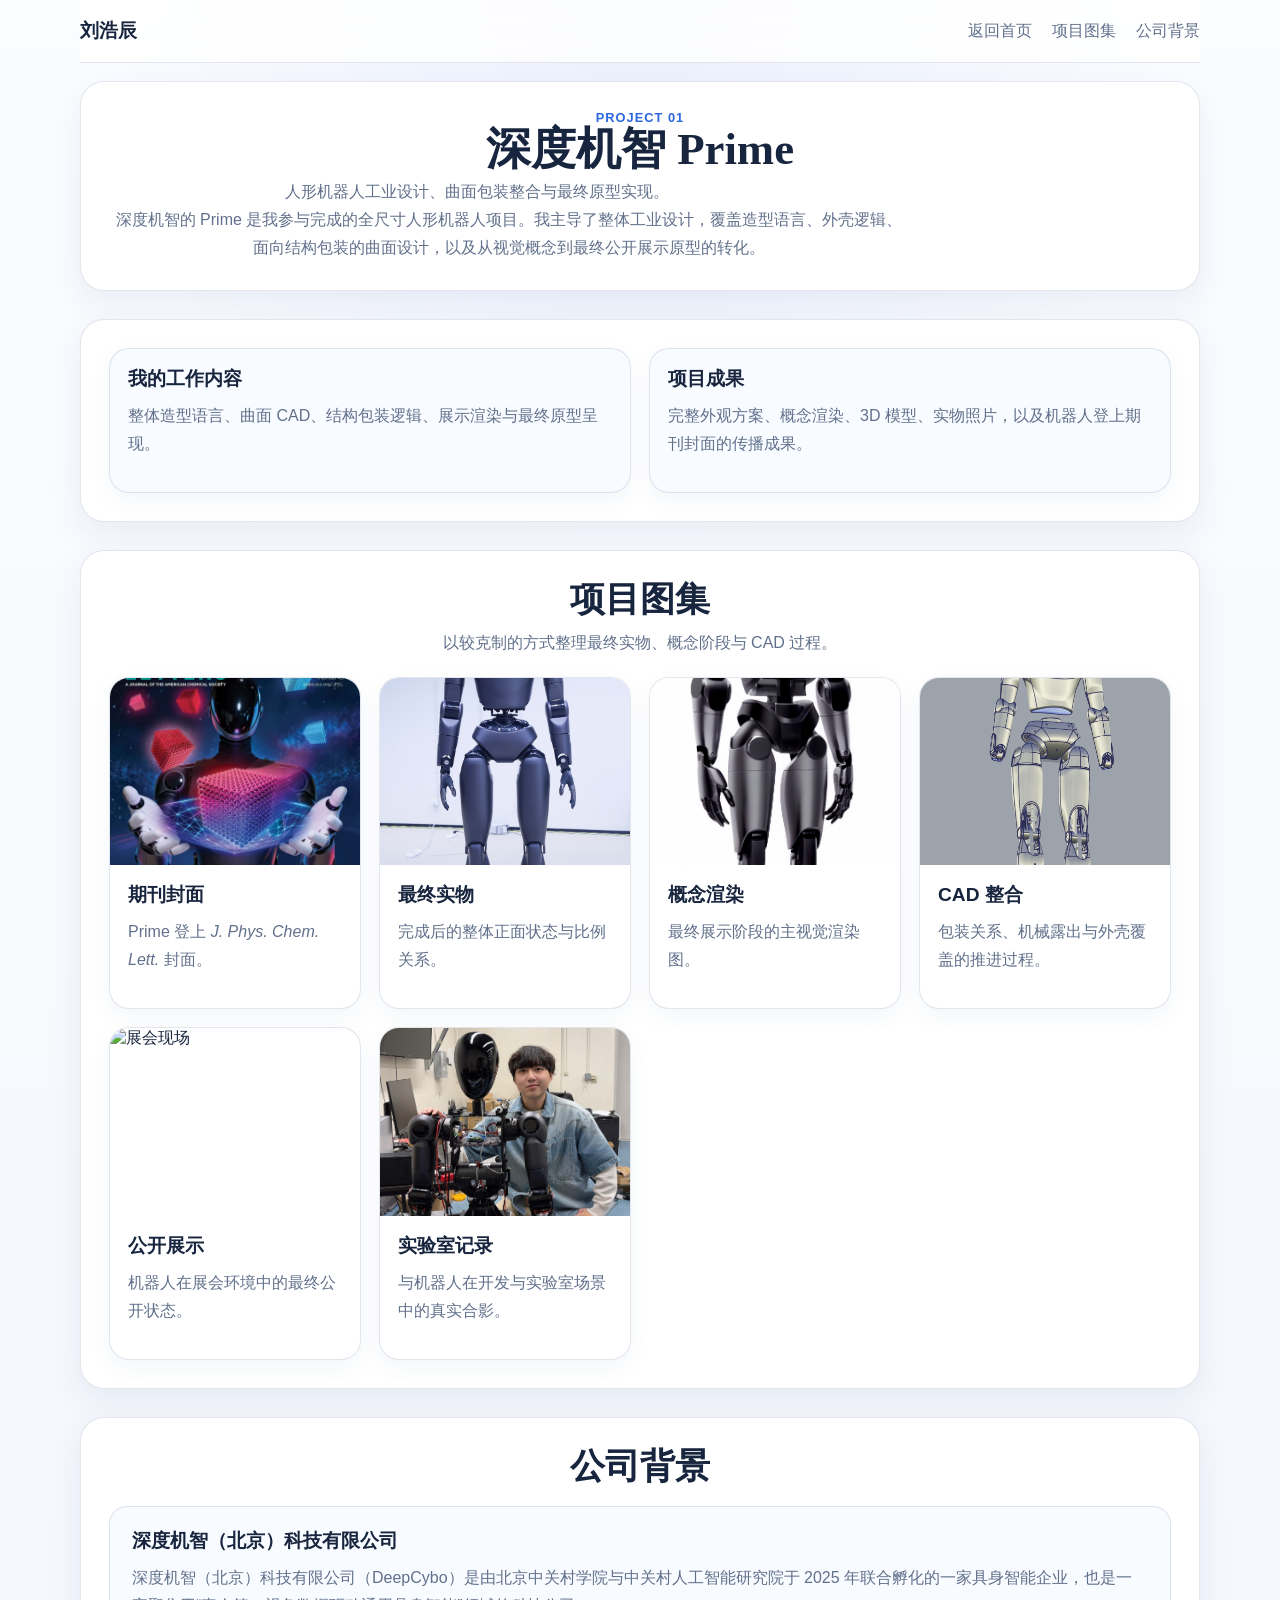
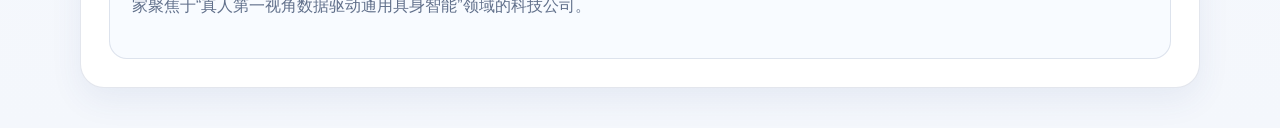
==== deepcybo.html @ 2fb6ab5e "Rebuild site as academic homepage" ====
<!doctype html>
<html lang="zh-CN">
  <head>
    <meta charset="UTF-8" />
    <meta name="viewport" content="width=device-width, initial-scale=1.0" />
    <title>深度机智 Prime | 刘浩辰</title>
    <link rel="stylesheet" href="./styles.css" />
  </head>
  <body>
    <header class="site-shell topbar">
      <a class="brand" href="./index.html">刘浩辰</a>
      <nav class="nav-links">
        <a href="./index.html#projects">返回首页</a>
        <a href="#gallery">项目图集</a>
        <a href="#company">公司背景</a>
      </nav>
    </header>

    <main class="site-shell page-stack detail-page">
      <section class="detail-hero">
        <p class="eyebrow">Project 01</p>
        <h1>深度机智 Prime</h1>
        <p class="hero-subtitle">人形机器人工业设计、曲面包装整合与最终原型实现。</p>
        <p class="hero-lede">
          深度机智的 Prime 是我参与完成的全尺寸人形机器人项目。我主导了整体工业设计，覆盖造型语言、外壳逻辑、面向结构包装的曲面设计，以及从视觉概念到最终公开展示原型的转化。
        </p>
      </section>

      <section class="content-section">
        <div class="project-card-grid compact-grid">
          <article class="project-card text-card">
            <div class="project-card-body">
              <h3>我的工作内容</h3>
              <p>整体造型语言、曲面 CAD、结构包装逻辑、展示渲染与最终原型呈现。</p>
            </div>
          </article>
          <article class="project-card text-card">
            <div class="project-card-body">
              <h3>项目成果</h3>
              <p>完整外观方案、概念渲染、3D 模型、实物照片，以及机器人登上期刊封面的传播成果。</p>
            </div>
          </article>
        </div>
      </section>

      <section id="gallery" class="content-section">
        <div class="section-header">
          <h2>项目图集</h2>
          <p>以较克制的方式整理最终实物、概念阶段与 CAD 过程。</p>
        </div>
        <div class="project-card-grid">
          <article class="project-card">
            <img src="./assets/deepcybo-live/JPCL.jpg" alt="期刊封面" />
            <div class="project-card-body">
              <h3>期刊封面</h3>
              <p>Prime 登上 <em>J. Phys. Chem. Lett.</em> 封面。</p>
            </div>
          </article>
          <article class="project-card">
            <img src="./assets/deepcybo/实物直拍/04557e9aecb5c64b1126d219582dd410.JPG" alt="实物正面" />
            <div class="project-card-body">
              <h3>最终实物</h3>
              <p>完成后的整体正面状态与比例关系。</p>
            </div>
          </article>
          <article class="project-card">
            <img src="./assets/deepcybo/初期概念设计/IMG_1634.PNG" alt="概念渲染" />
            <div class="project-card-body">
              <h3>概念渲染</h3>
              <p>最终展示阶段的主视觉渲染图。</p>
            </div>
          </article>
          <article class="project-card">
            <img src="./assets/deepcybo/3D-Model/0567e31fda8a24a75320cb814d4c3ff5.PNG" alt="CAD 过程" />
            <div class="project-card-body">
              <h3>CAD 整合</h3>
              <p>包装关系、机械露出与外壳覆盖的推进过程。</p>
            </div>
          </article>
          <article class="project-card">
            <img src="./assets/deepcybo/与人合影/21f5f415ac7cda9c53f394b8d2d33e91.JPG" alt="展会现场" />
            <div class="project-card-body">
              <h3>公开展示</h3>
              <p>机器人在展会环境中的最终公开状态。</p>
            </div>
          </article>
          <article class="project-card">
            <img src="./assets/deepcybo/与人合影/和自己的合影.jpg" alt="实验室合影" />
            <div class="project-card-body">
              <h3>实验室记录</h3>
              <p>与机器人在开发与实验室场景中的真实合影。</p>
            </div>
          </article>
        </div>
      </section>

      <section id="company" class="content-section">
        <div class="section-header">
          <h2>公司背景</h2>
        </div>
        <article class="company-card">
          <h3>深度机智（北京）科技有限公司</h3>
          <p>
            深度机智（北京）科技有限公司（DeepCybo）是由北京中关村学院与中关村人工智能研究院于 2025 年联合孵化的一家具身智能企业，也是一家聚焦于“真人第一视角数据驱动通用具身智能”领域的科技公司。
          </p>
        </article>
      </section>
    </main>
  </body>
</html>
---- styles.css ----
:root {
  --bg: #f7f9fd;
  --panel: #ffffff;
  --panel-soft: #f8fbff;
  --line: rgba(31, 55, 110, 0.12);
  --line-strong: rgba(31, 55, 110, 0.2);
  --text: #18253f;
  --muted: #61708b;
  --accent: #2b66e3;
  --shadow: 0 12px 32px rgba(46, 78, 140, 0.08);
}

* {
  box-sizing: border-box;
}

html {
  scroll-behavior: smooth;
}

body {
  margin: 0;
  color: var(--text);
  font-family: "Segoe UI", "Helvetica Neue", Arial, sans-serif;
  background:
    radial-gradient(circle at top, rgba(43, 102, 227, 0.08), transparent 30%),
    linear-gradient(180deg, #fbfcff 0%, #f4f7fc 100%);
}

a {
  color: inherit;
}

img,
video {
  width: 100%;
  display: block;
}

.site-shell {
  width: min(1120px, calc(100% - 40px));
  margin: 0 auto;
}

.page-stack {
  display: grid;
  gap: 28px;
  padding-bottom: 40px;
}

.topbar {
  display: flex;
  justify-content: space-between;
  align-items: center;
  gap: 20px;
  padding: 18px 0;
  border-bottom: 1px solid var(--line);
  background: rgba(255, 255, 255, 0.84);
  backdrop-filter: blur(12px);
}

.brand {
  text-decoration: none;
  font-size: 1.2rem;
  font-weight: 700;
  color: var(--text);
}

.nav-links {
  display: flex;
  flex-wrap: wrap;
  gap: 20px;
  align-items: center;
}

.nav-links a,
.footer-links a,
.card-link {
  text-decoration: none;
  color: var(--muted);
}

.nav-links a:hover,
.footer-links a:hover,
.card-link:hover {
  color: var(--accent);
}

.lang-toggle {
  min-height: 38px;
  padding: 0 16px;
  border: 1px solid var(--line);
  border-radius: 999px;
  background: #fff;
  color: var(--text);
  cursor: pointer;
}

.hero-panel,
.content-section,
.detail-hero {
  background: var(--panel);
  border: 1px solid var(--line);
  border-radius: 24px;
  box-shadow: var(--shadow);
}

.hero-panel {
  display: grid;
  justify-items: center;
  text-align: center;
  gap: 14px;
  padding: 54px 24px 42px;
}

.hero-avatar {
  width: 108px;
  margin: 0 0 6px;
  border-radius: 50%;
  overflow: hidden;
  border: 4px solid #fff;
  box-shadow: 0 10px 26px rgba(43, 102, 227, 0.16);
}

.hero-avatar img {
  aspect-ratio: 1 / 1;
  object-fit: cover;
  object-position: center 18%;
}

.eyebrow {
  margin: 0;
  color: var(--accent);
  font-size: 0.8rem;
  font-weight: 700;
  letter-spacing: 0.08em;
  text-transform: uppercase;
}

h1,
h2,
h3,
p,
figure {
  margin-top: 0;
}

h1 {
  margin-bottom: 4px;
  font-family: "Georgia", "Times New Roman", serif;
  font-size: clamp(2rem, 4vw, 2.8rem);
  line-height: 1.08;
  font-weight: 700;
}

h2 {
  margin-bottom: 10px;
  font-size: clamp(1.8rem, 2.7vw, 2.4rem);
  line-height: 1.16;
  font-family: "Georgia", "Times New Roman", serif;
}

h3 {
  margin-bottom: 10px;
  font-size: 1.2rem;
  line-height: 1.3;
}

.hero-subtitle,
.hero-lede,
.section-header p,
.project-card p,
.timeline-content p,
.footer p,
.company-card p {
  color: var(--muted);
  line-height: 1.75;
}

.hero-subtitle {
  margin: 0;
  max-width: 46rem;
  font-size: 1.02rem;
}

.hero-lede {
  margin: 0;
  max-width: 50rem;
  font-size: 1rem;
}

.content-section,
.detail-hero {
  padding: 28px;
}

.section-header {
  text-align: center;
  margin-bottom: 20px;
}

.project-card-grid {
  display: grid;
  grid-template-columns: repeat(4, minmax(0, 1fr));
  gap: 18px;
}

.compact-grid {
  grid-template-columns: repeat(2, minmax(0, 1fr));
}

.project-card {
  border: 1px solid var(--line);
  border-radius: 20px;
  overflow: hidden;
  background: #fff;
  box-shadow: 0 8px 22px rgba(46, 78, 140, 0.05);
}

.project-card img {
  aspect-ratio: 4 / 3;
  object-fit: cover;
}

.project-card-body {
  padding: 18px;
}

.text-card {
  background: var(--panel-soft);
}

.text-card .project-card-body {
  min-height: 100%;
}

.card-link {
  display: inline-flex;
  margin-top: 10px;
  font-weight: 600;
}

.timeline-list {
  display: grid;
  gap: 22px;
  max-width: 860px;
  margin: 0 auto;
}

.timeline-item {
  display: grid;
  grid-template-columns: 140px 1fr;
  gap: 18px;
  align-items: start;
}

.timeline-date {
  color: var(--accent);
  font-weight: 700;
}

.timeline-content {
  padding-left: 18px;
  border-left: 2px solid rgba(43, 102, 227, 0.18);
}

.detail-page {
  padding-top: 18px;
}

.detail-hero {
  text-align: center;
}

.company-card {
  border: 1px solid var(--line);
  border-radius: 18px;
  background: var(--panel-soft);
  padding: 22px;
}

.footer {
  display: flex;
  justify-content: space-between;
  gap: 24px;
  padding: 20px 0 36px;
}

.footer-title {
  margin-bottom: 8px;
  font-weight: 700;
}

.footer-links {
  display: flex;
  flex-direction: column;
  gap: 8px;
  align-items: flex-end;
}

@media (max-width: 980px) {
  .project-card-grid {
    grid-template-columns: repeat(2, minmax(0, 1fr));
  }
}

@media (max-width: 720px) {
  .site-shell {
    width: min(100% - 20px, 1120px);
  }

  .topbar,
  .footer {
    flex-direction: column;
    align-items: flex-start;
  }

  .footer-links {
    align-items: flex-start;
  }

  .project-card-grid,
  .compact-grid,
  .timeline-item {
    grid-template-columns: 1fr;
  }

  .timeline-content {
    padding-left: 0;
    border-left: 0;
  }
}
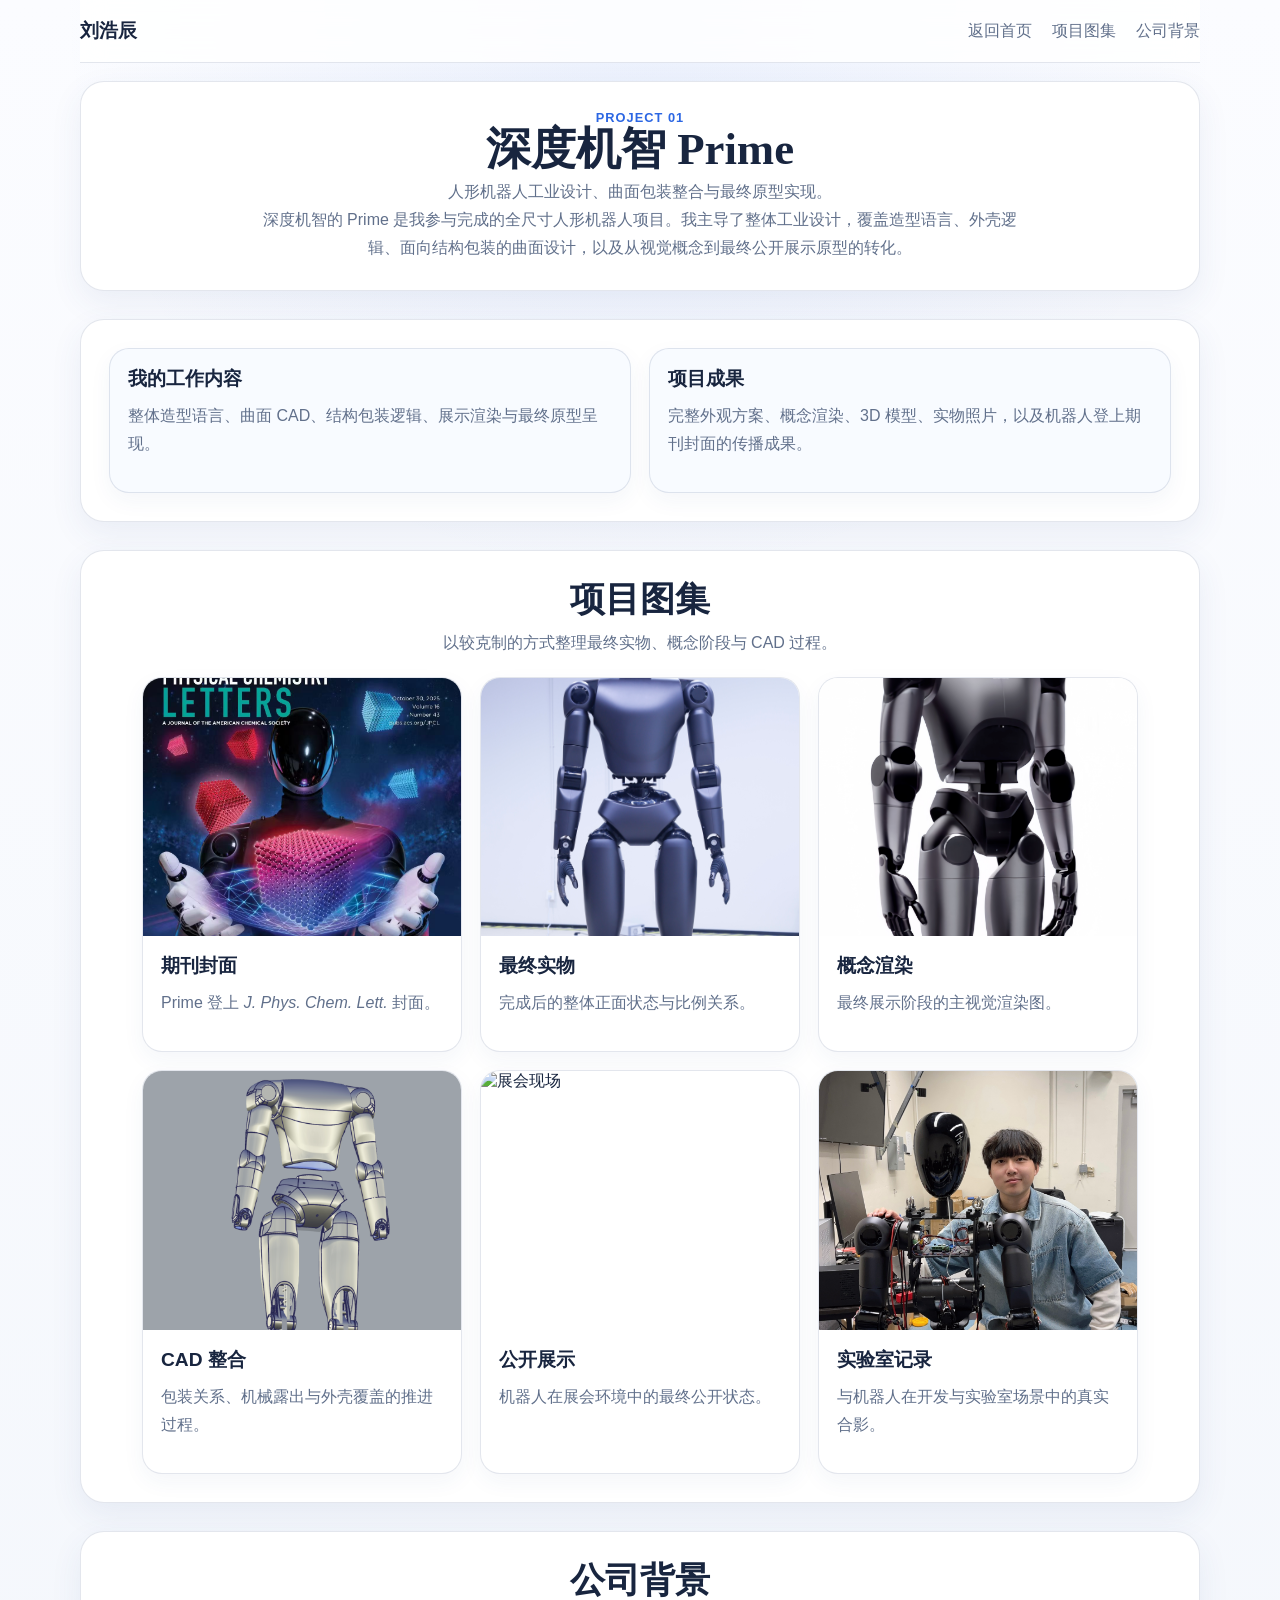
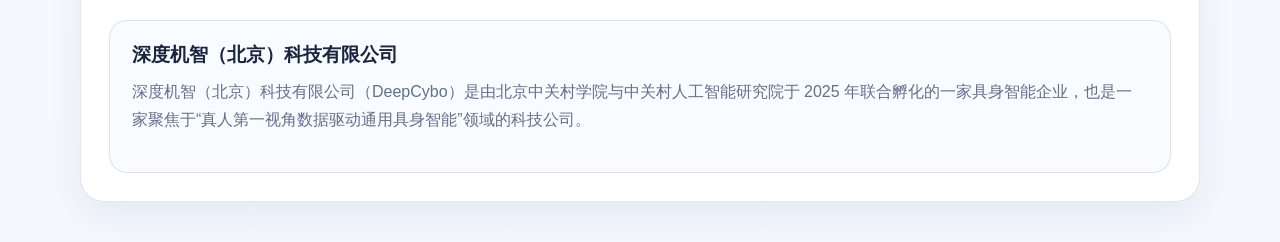
==== commit 688a6816: "Fix project links and timeline" ====
--- a/deepcybo.html
+++ b/deepcybo.html
@@ -49,48 +49,48 @@
           <p>以较克制的方式整理最终实物、概念阶段与 CAD 过程。</p>
         </div>
         <div class="project-card-grid">
-          <article class="project-card">
+          <a class="project-card" href="./assets/deepcybo-live/JPCL.jpg" target="_blank" rel="noopener">
             <img src="./assets/deepcybo-live/JPCL.jpg" alt="期刊封面" />
             <div class="project-card-body">
               <h3>期刊封面</h3>
               <p>Prime 登上 <em>J. Phys. Chem. Lett.</em> 封面。</p>
             </div>
-          </article>
-          <article class="project-card">
+          </a>
+          <a class="project-card" href="./assets/deepcybo/实物直拍/04557e9aecb5c64b1126d219582dd410.JPG" target="_blank" rel="noopener">
             <img src="./assets/deepcybo/实物直拍/04557e9aecb5c64b1126d219582dd410.JPG" alt="实物正面" />
             <div class="project-card-body">
               <h3>最终实物</h3>
               <p>完成后的整体正面状态与比例关系。</p>
             </div>
-          </article>
-          <article class="project-card">
+          </a>
+          <a class="project-card" href="./assets/deepcybo/初期概念设计/IMG_1634.PNG" target="_blank" rel="noopener">
             <img src="./assets/deepcybo/初期概念设计/IMG_1634.PNG" alt="概念渲染" />
             <div class="project-card-body">
               <h3>概念渲染</h3>
               <p>最终展示阶段的主视觉渲染图。</p>
             </div>
-          </article>
-          <article class="project-card">
+          </a>
+          <a class="project-card" href="./assets/deepcybo/3D-Model/0567e31fda8a24a75320cb814d4c3ff5.PNG" target="_blank" rel="noopener">
             <img src="./assets/deepcybo/3D-Model/0567e31fda8a24a75320cb814d4c3ff5.PNG" alt="CAD 过程" />
             <div class="project-card-body">
               <h3>CAD 整合</h3>
               <p>包装关系、机械露出与外壳覆盖的推进过程。</p>
             </div>
-          </article>
-          <article class="project-card">
+          </a>
+          <a class="project-card" href="./assets/deepcybo/与人合影/21f5f415ac7cda9c53f394b8d2d33e91.JPG" target="_blank" rel="noopener">
             <img src="./assets/deepcybo/与人合影/21f5f415ac7cda9c53f394b8d2d33e91.JPG" alt="展会现场" />
             <div class="project-card-body">
               <h3>公开展示</h3>
               <p>机器人在展会环境中的最终公开状态。</p>
             </div>
-          </article>
-          <article class="project-card">
+          </a>
+          <a class="project-card" href="./assets/deepcybo/与人合影/和自己的合影.jpg" target="_blank" rel="noopener">
             <img src="./assets/deepcybo/与人合影/和自己的合影.jpg" alt="实验室合影" />
             <div class="project-card-body">
               <h3>实验室记录</h3>
               <p>与机器人在开发与实验室场景中的真实合影。</p>
             </div>
-          </article>
+          </a>
         </div>
       </section>
 
--- a/styles.css
+++ b/styles.css
@@ -189,6 +189,38 @@
   font-size: 1rem;
 }
 
+.hero-links {
+  display: flex;
+  flex-wrap: wrap;
+  justify-content: center;
+  gap: 10px;
+  margin-top: 4px;
+  font-size: 0.95rem;
+  color: var(--muted);
+}
+
+.hero-links a {
+  display: inline-flex;
+  align-items: center;
+  min-height: 38px;
+  padding: 0 14px;
+  border: 1px solid var(--line);
+  border-radius: 999px;
+  background: var(--panel-soft);
+  box-shadow: 0 6px 16px rgba(46, 78, 140, 0.05);
+  text-decoration: none;
+  transition:
+    border-color 0.16s ease,
+    color 0.16s ease,
+    transform 0.16s ease;
+}
+
+.hero-links a:hover {
+  border-color: var(--line-strong);
+  color: var(--accent);
+  transform: translateY(-1px);
+}
+
 .content-section,
 .detail-hero {
   padding: 28px;
@@ -201,8 +233,15 @@
 
 .project-card-grid {
   display: grid;
-  grid-template-columns: repeat(4, minmax(0, 1fr));
+  grid-template-columns: repeat(3, minmax(280px, 320px));
   gap: 18px;
+  justify-content: center;
+}
+
+.two-card-grid {
+  grid-template-columns: repeat(2, minmax(300px, 400px));
+  max-width: 840px;
+  margin: 0 auto;
 }
 
 .compact-grid {
@@ -215,11 +254,24 @@
   overflow: hidden;
   background: #fff;
   box-shadow: 0 8px 22px rgba(46, 78, 140, 0.05);
+  color: inherit;
+  text-decoration: none;
+  transition:
+    border-color 0.16s ease,
+    box-shadow 0.16s ease,
+    transform 0.16s ease;
+}
+
+.project-card:hover {
+  border-color: var(--line-strong);
+  box-shadow: 0 14px 30px rgba(46, 78, 140, 0.1);
+  transform: translateY(-2px);
 }
 
 .project-card img {
-  aspect-ratio: 4 / 3;
+  aspect-ratio: 4 / 3.25;
   object-fit: cover;
+  object-position: center 34%;
 }
 
 .project-card-body {
@@ -270,6 +322,12 @@
 
 .detail-hero {
   text-align: center;
+  display: grid;
+  justify-items: center;
+}
+
+.detail-hero p {
+  max-width: 780px;
 }
 
 .company-card {
@@ -300,7 +358,13 @@
 
 @media (max-width: 980px) {
   .project-card-grid {
-    grid-template-columns: repeat(2, minmax(0, 1fr));
+    grid-template-columns: repeat(2, minmax(260px, 320px));
+    justify-content: center;
+  }
+
+  .two-card-grid {
+    grid-template-columns: repeat(2, minmax(260px, 340px));
+    max-width: 720px;
   }
 }
 
@@ -315,6 +379,10 @@
     align-items: flex-start;
   }
 
+  .hero-links {
+    justify-content: flex-start;
+  }
+
   .footer-links {
     align-items: flex-start;
   }
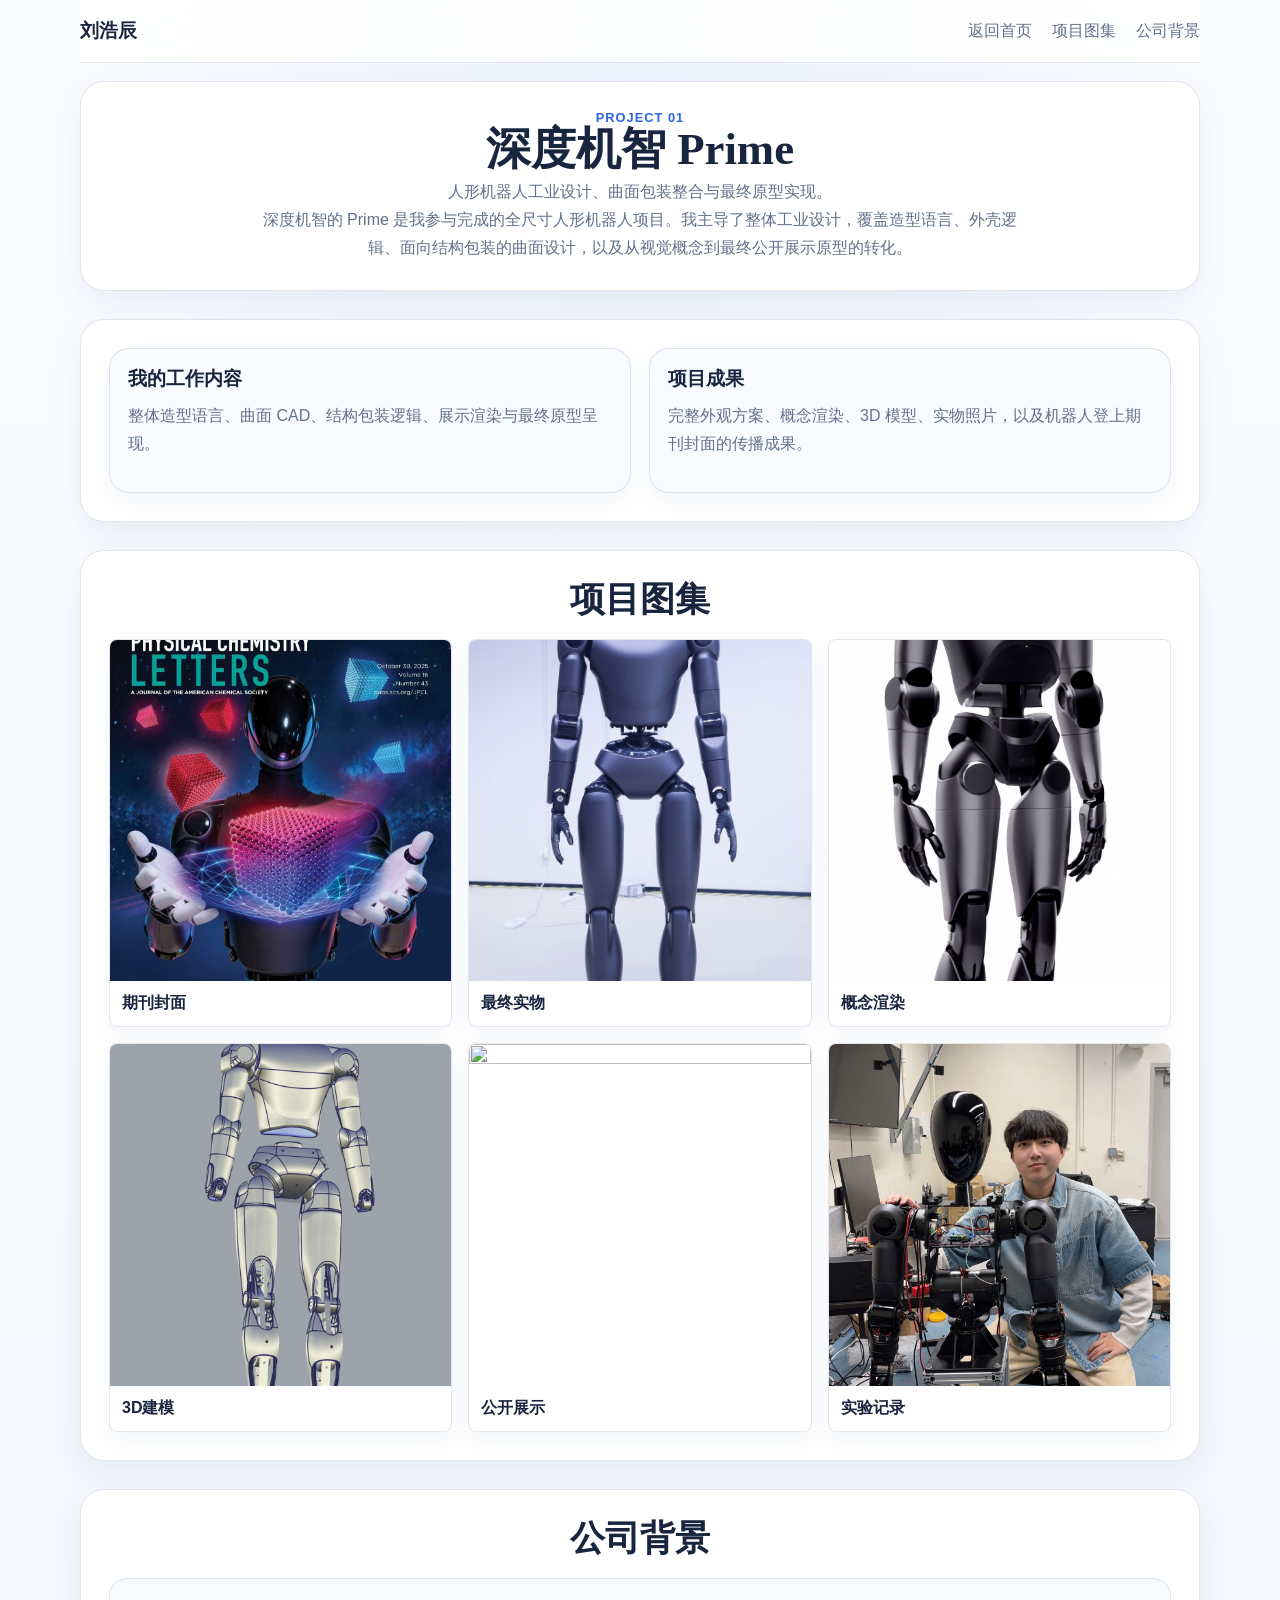
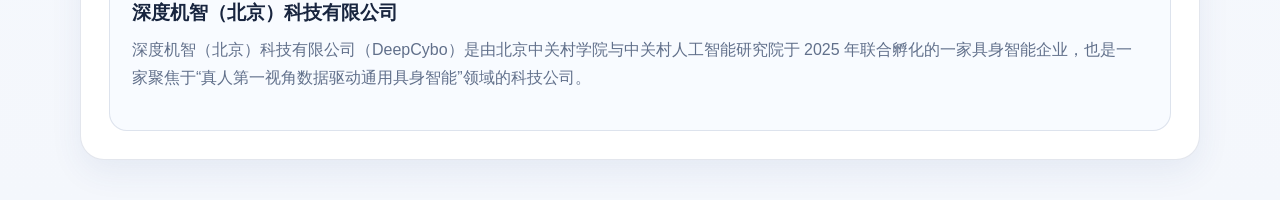
==== commit d9824881: "Add categorized media galleries" ====
--- a/deepcybo.html
+++ b/deepcybo.html
@@ -46,52 +46,8 @@
       <section id="gallery" class="content-section">
         <div class="section-header">
           <h2>项目图集</h2>
-          <p>以较克制的方式整理最终实物、概念阶段与 CAD 过程。</p>
         </div>
-        <div class="project-card-grid">
-          <a class="project-card" href="./assets/deepcybo-live/JPCL.jpg" target="_blank" rel="noopener">
-            <img src="./assets/deepcybo-live/JPCL.jpg" alt="期刊封面" />
-            <div class="project-card-body">
-              <h3>期刊封面</h3>
-              <p>Prime 登上 <em>J. Phys. Chem. Lett.</em> 封面。</p>
-            </div>
-          </a>
-          <a class="project-card" href="./assets/deepcybo/实物直拍/04557e9aecb5c64b1126d219582dd410.JPG" target="_blank" rel="noopener">
-            <img src="./assets/deepcybo/实物直拍/04557e9aecb5c64b1126d219582dd410.JPG" alt="实物正面" />
-            <div class="project-card-body">
-              <h3>最终实物</h3>
-              <p>完成后的整体正面状态与比例关系。</p>
-            </div>
-          </a>
-          <a class="project-card" href="./assets/deepcybo/初期概念设计/IMG_1634.PNG" target="_blank" rel="noopener">
-            <img src="./assets/deepcybo/初期概念设计/IMG_1634.PNG" alt="概念渲染" />
-            <div class="project-card-body">
-              <h3>概念渲染</h3>
-              <p>最终展示阶段的主视觉渲染图。</p>
-            </div>
-          </a>
-          <a class="project-card" href="./assets/deepcybo/3D-Model/0567e31fda8a24a75320cb814d4c3ff5.PNG" target="_blank" rel="noopener">
-            <img src="./assets/deepcybo/3D-Model/0567e31fda8a24a75320cb814d4c3ff5.PNG" alt="CAD 过程" />
-            <div class="project-card-body">
-              <h3>CAD 整合</h3>
-              <p>包装关系、机械露出与外壳覆盖的推进过程。</p>
-            </div>
-          </a>
-          <a class="project-card" href="./assets/deepcybo/与人合影/21f5f415ac7cda9c53f394b8d2d33e91.JPG" target="_blank" rel="noopener">
-            <img src="./assets/deepcybo/与人合影/21f5f415ac7cda9c53f394b8d2d33e91.JPG" alt="展会现场" />
-            <div class="project-card-body">
-              <h3>公开展示</h3>
-              <p>机器人在展会环境中的最终公开状态。</p>
-            </div>
-          </a>
-          <a class="project-card" href="./assets/deepcybo/与人合影/和自己的合影.jpg" target="_blank" rel="noopener">
-            <img src="./assets/deepcybo/与人合影/和自己的合影.jpg" alt="实验室合影" />
-            <div class="project-card-body">
-              <h3>实验室记录</h3>
-              <p>与机器人在开发与实验室场景中的真实合影。</p>
-            </div>
-          </a>
-        </div>
+        <div class="gallery-categories" data-gallery-project="deepcybo"></div>
       </section>
 
       <section id="company" class="content-section">
@@ -106,5 +62,6 @@
         </article>
       </section>
     </main>
+    <script src="./gallery.js"></script>
   </body>
 </html>
--- a/styles.css
+++ b/styles.css
@@ -292,6 +292,131 @@
   font-weight: 600;
 }
 
+.gallery-categories {
+  display: grid;
+  grid-template-columns: repeat(3, minmax(220px, 1fr));
+  gap: 16px;
+}
+
+.gallery-category {
+  appearance: none;
+  display: grid;
+  gap: 0;
+  padding: 0;
+  border: 1px solid var(--line);
+  border-radius: 8px;
+  overflow: hidden;
+  background: #fff;
+  color: var(--text);
+  text-align: left;
+  cursor: pointer;
+  box-shadow: 0 8px 22px rgba(46, 78, 140, 0.05);
+}
+
+.gallery-category img {
+  aspect-ratio: 1 / 1;
+  object-fit: cover;
+}
+
+.gallery-category span {
+  padding: 12px;
+  font-size: 1rem;
+  font-weight: 700;
+}
+
+.media-dialog {
+  position: fixed;
+  inset: 0;
+  z-index: 20;
+  padding: 28px;
+  overflow: auto;
+  background: rgba(10, 15, 25, 0.72);
+}
+
+.media-dialog[hidden] {
+  display: none;
+}
+
+.dialog-open {
+  overflow: hidden;
+}
+
+.media-dialog-panel {
+  width: min(980px, 100%);
+  margin: 0 auto;
+  background: #fff;
+  border-radius: 8px;
+  overflow: hidden;
+}
+
+.media-dialog-head {
+  position: sticky;
+  top: 0;
+  z-index: 1;
+  display: flex;
+  justify-content: space-between;
+  align-items: center;
+  gap: 16px;
+  padding: 14px 16px;
+  border-bottom: 1px solid var(--line);
+  background: rgba(255, 255, 255, 0.94);
+  backdrop-filter: blur(10px);
+}
+
+.media-dialog-head h2 {
+  margin: 0;
+  font-size: 1.25rem;
+  font-family: inherit;
+}
+
+.media-dialog-head button {
+  width: 34px;
+  height: 34px;
+  border: 1px solid var(--line);
+  border-radius: 50%;
+  background: #fff;
+  color: var(--text);
+  font-size: 1.5rem;
+  line-height: 1;
+  cursor: pointer;
+}
+
+.media-grid {
+  display: grid;
+  grid-template-columns: repeat(3, 1fr);
+  gap: 2px;
+  padding: 2px;
+}
+
+.media-tile {
+  position: relative;
+  display: block;
+  aspect-ratio: 1 / 1;
+  overflow: hidden;
+  background: #eef2f8;
+}
+
+.media-tile img,
+.media-tile video {
+  width: 100%;
+  height: 100%;
+  object-fit: cover;
+}
+
+.media-badge {
+  position: absolute;
+  top: 8px;
+  right: 8px;
+  display: grid;
+  place-items: center;
+  width: 28px;
+  height: 28px;
+  border-radius: 50%;
+  background: rgba(0, 0, 0, 0.62);
+  color: #fff;
+  font-size: 0.82rem;
+}
+
 .timeline-list {
   display: grid;
   gap: 22px;
@@ -362,6 +487,10 @@
     justify-content: center;
   }
 
+  .gallery-categories {
+    grid-template-columns: repeat(2, minmax(220px, 1fr));
+  }
+
   .two-card-grid {
     grid-template-columns: repeat(2, minmax(260px, 340px));
     max-width: 720px;
@@ -388,11 +517,25 @@
   }
 
   .project-card-grid,
+  .gallery-categories,
   .compact-grid,
   .timeline-item {
     grid-template-columns: 1fr;
   }
 
+  .media-dialog {
+    padding: 0;
+  }
+
+  .media-dialog-panel {
+    min-height: 100vh;
+    border-radius: 0;
+  }
+
+  .media-grid {
+    grid-template-columns: repeat(2, 1fr);
+  }
+
   .timeline-content {
     padding-left: 0;
     border-left: 0;
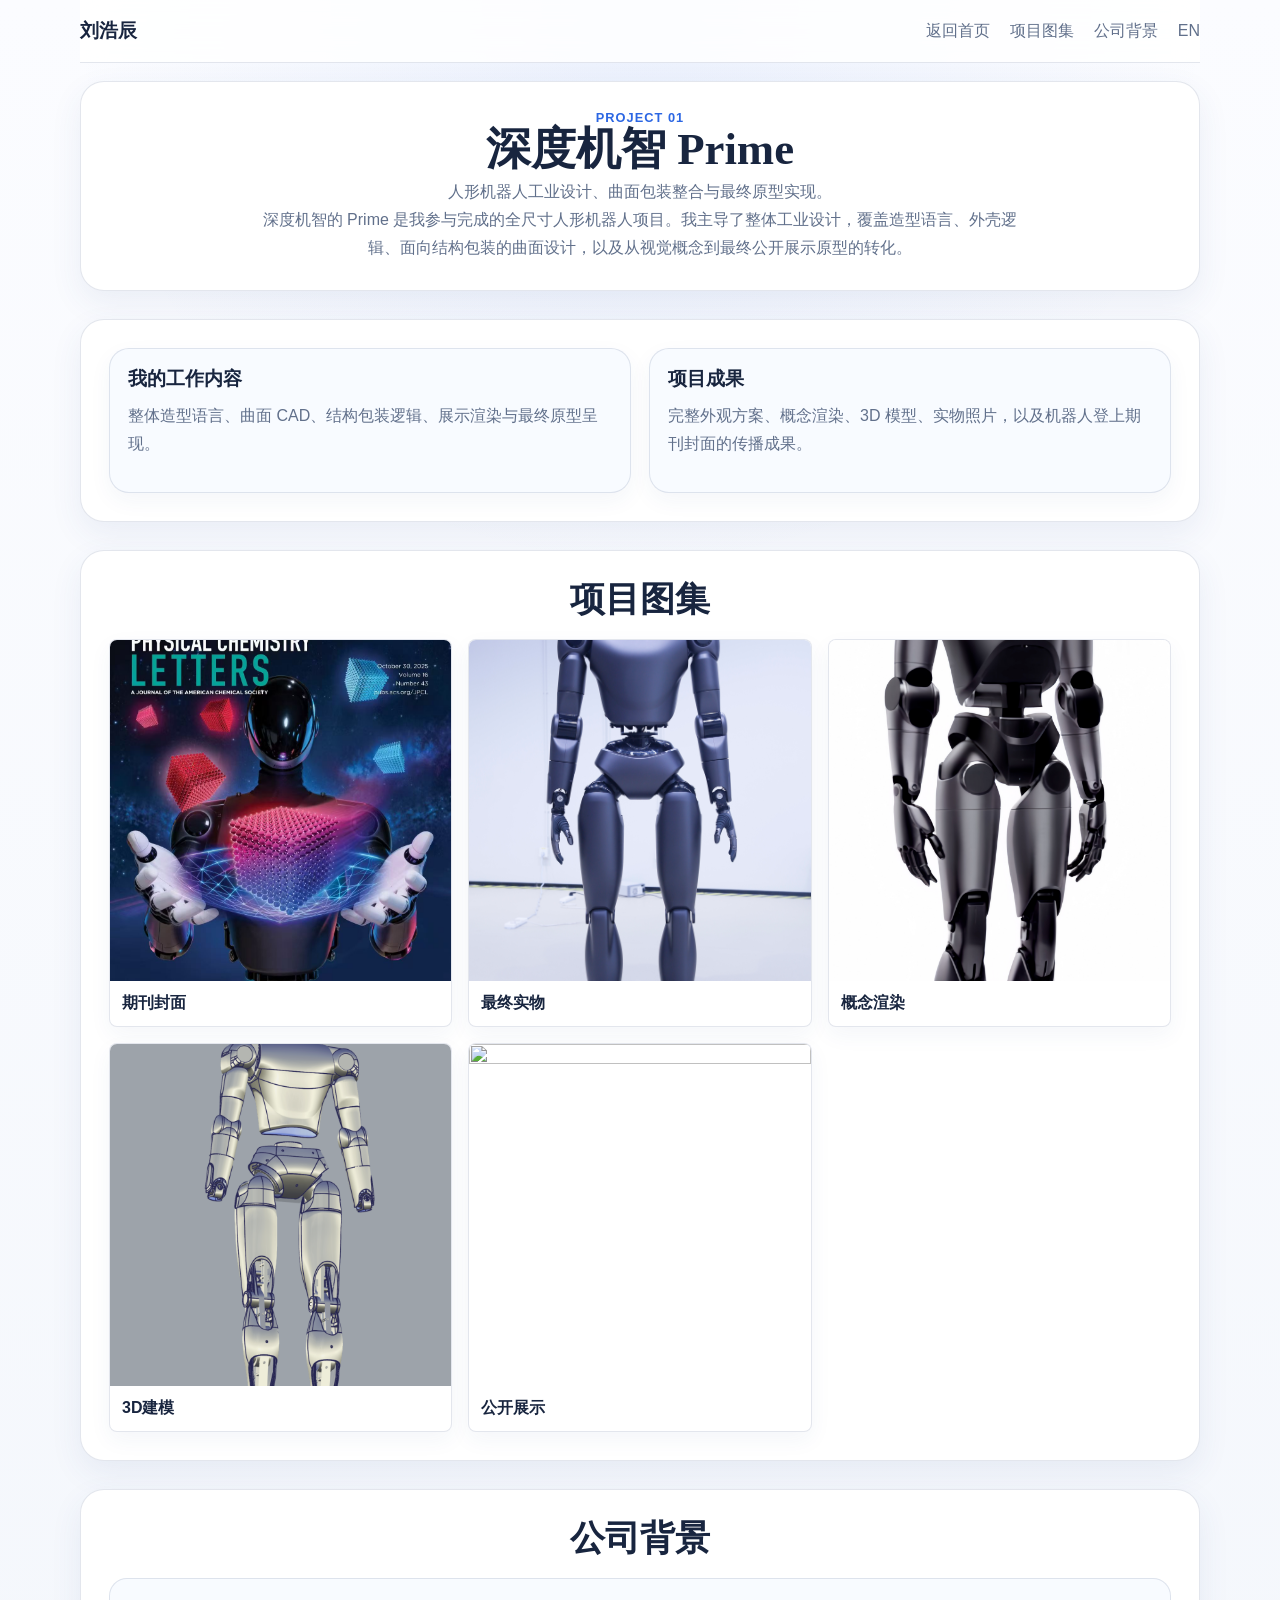
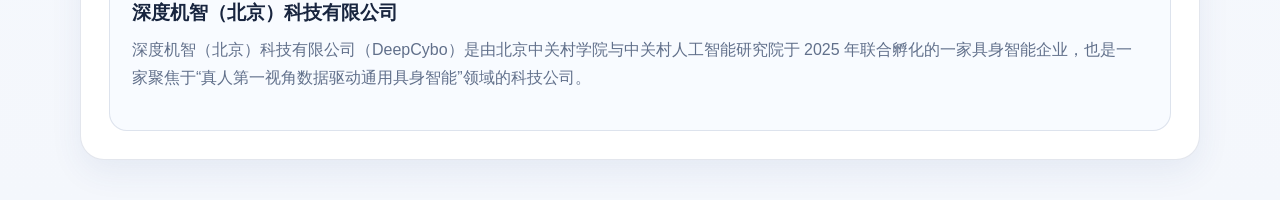
==== commit 963b292a: "Add English project pages" ====
--- a/deepcybo.html
+++ b/deepcybo.html
@@ -13,6 +13,7 @@
         <a href="./index.html#projects">返回首页</a>
         <a href="#gallery">项目图集</a>
         <a href="#company">公司背景</a>
+        <a href="./deepcybo-en.html">EN</a>
       </nav>
     </header>
 
--- a/styles.css
+++ b/styles.css
@@ -342,7 +342,7 @@
 }
 
 .media-dialog-panel {
-  width: min(980px, 100%);
+  width: min(1180px, 100%);
   margin: 0 auto;
   background: #fff;
   border-radius: 8px;
@@ -382,25 +382,26 @@
 }
 
 .media-grid {
-  display: grid;
-  grid-template-columns: repeat(3, 1fr);
-  gap: 2px;
-  padding: 2px;
+  column-count: 4;
+  column-gap: 16px;
+  padding: 16px;
 }
 
 .media-tile {
   position: relative;
   display: block;
-  aspect-ratio: 1 / 1;
+  break-inside: avoid;
+  margin-bottom: 16px;
   overflow: hidden;
   background: #eef2f8;
+  border-radius: 8px;
 }
 
 .media-tile img,
 .media-tile video {
   width: 100%;
-  height: 100%;
-  object-fit: cover;
+  height: auto;
+  display: block;
 }
 
 .media-badge {
@@ -533,7 +534,13 @@
   }
 
   .media-grid {
-    grid-template-columns: repeat(2, 1fr);
+    column-count: 2;
+    column-gap: 10px;
+    padding: 10px;
+  }
+
+  .media-tile {
+    margin-bottom: 10px;
   }
 
   .timeline-content {
